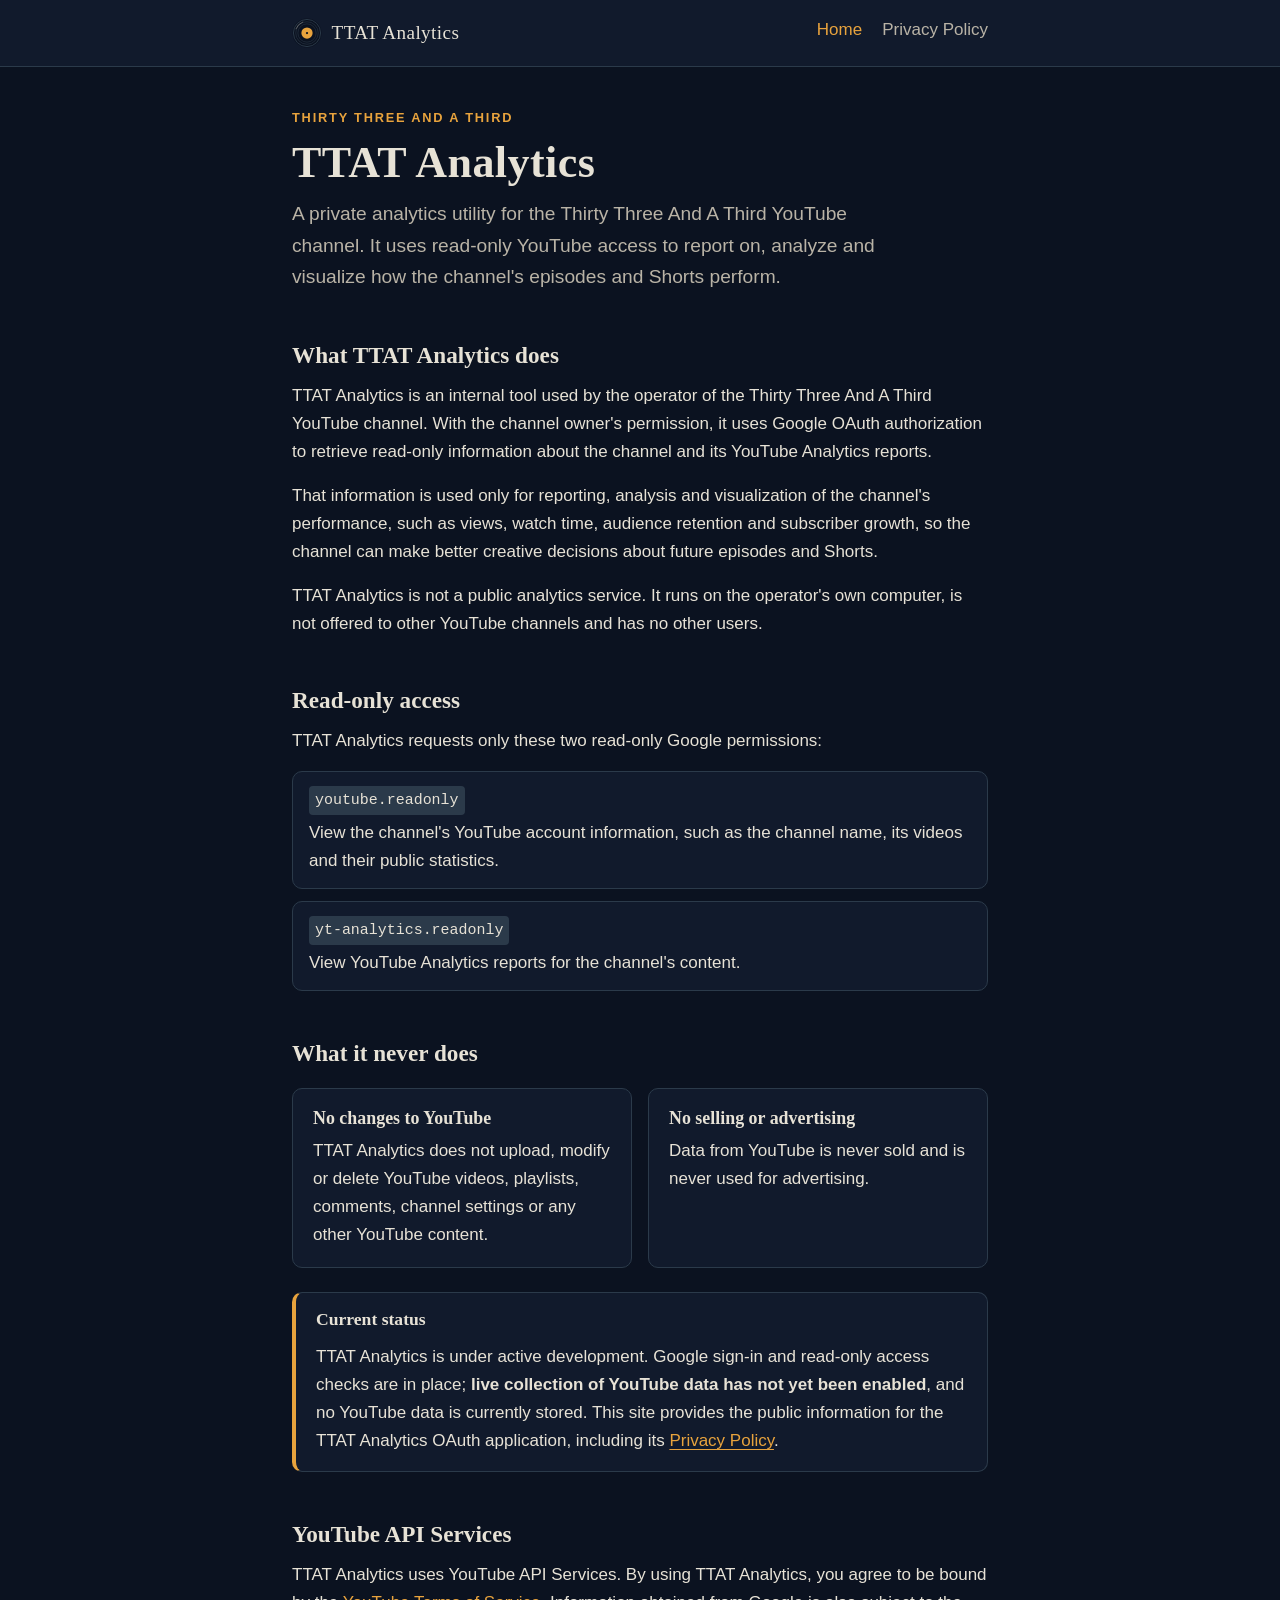
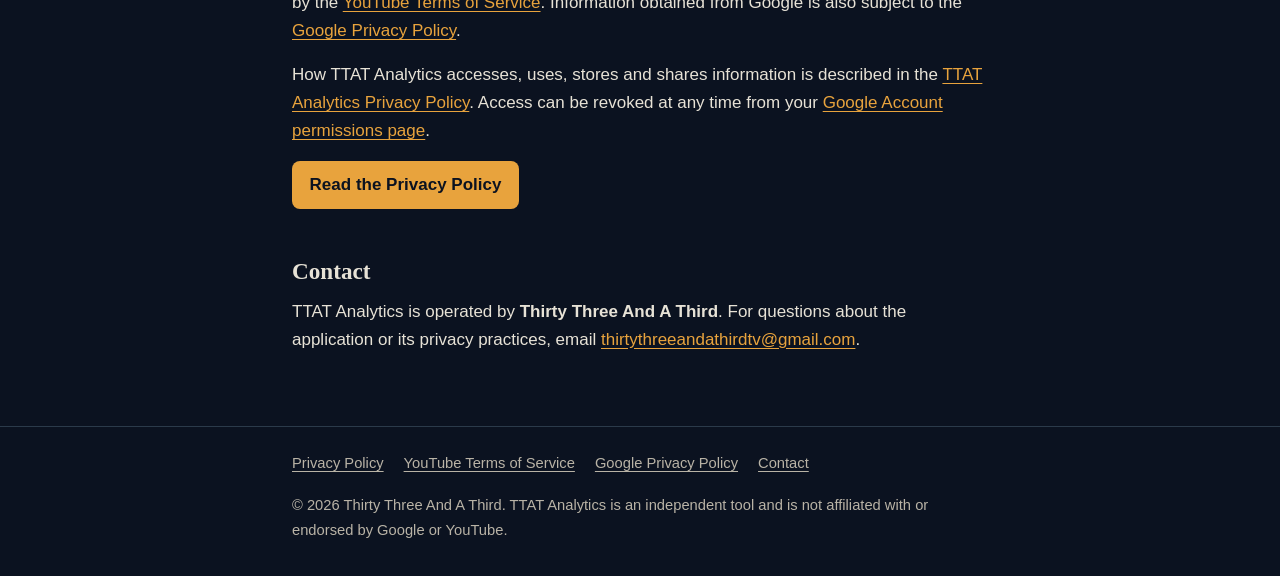
==== index.html @ 873cdf73 "Initial TTAT Analytics website" ====
<!doctype html>
<html lang="en">
<head>
  <meta charset="utf-8">
  <meta name="viewport" content="width=device-width, initial-scale=1">
  <meta http-equiv="Content-Security-Policy" content="default-src 'none'; style-src 'self'; img-src 'self'; base-uri 'none'; form-action 'none'">
  <meta name="referrer" content="no-referrer">
  <title>TTAT Analytics — Read-only analytics for Thirty Three And A Third</title>
  <meta name="description" content="TTAT Analytics is a private, read-only analytics utility for the Thirty Three And A Third YouTube channel.">
  <link rel="canonical" href="https://analytics.lyfeisacircus.com/">
  <link rel="icon" href="assets/favicon.svg" type="image/svg+xml">
  <link rel="stylesheet" href="assets/styles.css">
</head>
<body>
  <a class="skip-link" href="#main">Skip to main content</a>

  <header class="site-header">
    <div class="wrap">
      <a class="brand" href="index.html"><img src="assets/favicon.svg" alt="" width="30" height="30">TTAT Analytics</a>
      <nav class="site-nav" aria-label="Main">
        <ul>
          <li><a href="index.html" aria-current="page">Home</a></li>
          <li><a href="privacy/index.html">Privacy Policy</a></li>
        </ul>
      </nav>
    </div>
  </header>

  <main id="main">
    <div class="wrap">
      <p class="eyebrow">Thirty Three And A Third</p>
      <h1>TTAT Analytics</h1>
      <p class="lead">A private analytics utility for the Thirty Three And A Third YouTube channel. It uses read-only YouTube access to report on, analyze and visualize how the channel's episodes and Shorts perform.</p>

      <section aria-labelledby="what-heading">
        <h2 id="what-heading">What TTAT Analytics does</h2>
        <p>TTAT Analytics is an internal tool used by the operator of the Thirty Three And A Third YouTube channel. With the channel owner's permission, it uses Google OAuth authorization to retrieve read-only information about the channel and its YouTube Analytics reports.</p>
        <p>That information is used only for reporting, analysis and visualization of the channel's performance, such as views, watch time, audience retention and subscriber growth, so the channel can make better creative decisions about future episodes and Shorts.</p>
        <p>TTAT Analytics is not a public analytics service. It runs on the operator's own computer, is not offered to other YouTube channels and has no other users.</p>
      </section>

      <section aria-labelledby="access-heading">
        <h2 id="access-heading">Read-only access</h2>
        <p>TTAT Analytics requests only these two read-only Google permissions:</p>
        <ul class="scope-list">
          <li><code>youtube.readonly</code><br>View the channel's YouTube account information, such as the channel name, its videos and their public statistics.</li>
          <li><code>yt-analytics.readonly</code><br>View YouTube Analytics reports for the channel's content.</li>
        </ul>
      </section>

      <section aria-labelledby="never-heading">
        <h2 id="never-heading">What it never does</h2>
        <div class="cards">
          <div class="card">
            <h3>No changes to YouTube</h3>
            <p>TTAT Analytics does not upload, modify or delete YouTube videos, playlists, comments, channel settings or any other YouTube content.</p>
          </div>
          <div class="card">
            <h3>No selling or advertising</h3>
            <p>Data from YouTube is never sold and is never used for advertising.</p>
          </div>
        </div>
      </section>

      <section class="notice" aria-labelledby="status-heading">
        <h2 id="status-heading">Current status</h2>
        <p>TTAT Analytics is under active development. Google sign-in and read-only access checks are in place; <strong>live collection of YouTube data has not yet been enabled</strong>, and no YouTube data is currently stored. This site provides the public information for the TTAT Analytics OAuth application, including its <a href="privacy/index.html">Privacy Policy</a>.</p>
      </section>

      <section aria-labelledby="youtube-heading">
        <h2 id="youtube-heading">YouTube API Services</h2>
        <p>TTAT Analytics uses YouTube API Services. By using TTAT Analytics, you agree to be bound by the <a href="https://www.youtube.com/t/terms">YouTube Terms of Service</a>. Information obtained from Google is also subject to the <a href="https://www.google.com/policies/privacy">Google Privacy Policy</a>.</p>
        <p>How TTAT Analytics accesses, uses, stores and shares information is described in the <a href="privacy/index.html">TTAT Analytics Privacy Policy</a>. Access can be revoked at any time from your <a href="https://security.google.com/settings/security/permissions">Google Account permissions page</a>.</p>
        <p><a class="button" href="privacy/index.html">Read the Privacy Policy</a></p>
      </section>

      <section aria-labelledby="contact-heading">
        <h2 id="contact-heading">Contact</h2>
        <p>TTAT Analytics is operated by <strong>Thirty Three And A Third</strong>. For questions about the application or its privacy practices, email <a href="mailto:thirtythreeandathirdtv@gmail.com">thirtythreeandathirdtv@gmail.com</a>.</p>
      </section>
    </div>
  </main>

  <footer class="site-footer">
    <div class="wrap">
      <ul>
        <li><a href="privacy/index.html">Privacy Policy</a></li>
        <li><a href="https://www.youtube.com/t/terms">YouTube Terms of Service</a></li>
        <li><a href="https://www.google.com/policies/privacy">Google Privacy Policy</a></li>
        <li><a href="mailto:thirtythreeandathirdtv@gmail.com">Contact</a></li>
      </ul>
      <p>&copy; 2026 Thirty Three And A Third. TTAT Analytics is an independent tool and is not affiliated with or endorsed by Google or YouTube.</p>
    </div>
  </footer>
</body>
</html>
---- assets/styles.css ----
/* TTAT Analytics public site.
   Palette from the TTAT Brand Bible: Midnight Indigo, Slate Fog, Bone White, Ember Amber.
   System fonts only: no web fonts, no external requests. */

:root {
  --midnight: #0B1220;
  --midnight-raised: #111a2c;
  --slate: #2B3A4A;
  --bone: #E7E2D6;
  --bone-muted: #B9B3A6;
  --amber: #E8A33D;
  --amber-dim: #C97B2E;
  --radius: 10px;
  --measure: 46rem;
  --font-body: -apple-system, BlinkMacSystemFont, "Segoe UI", Roboto, "Helvetica Neue", Arial, sans-serif;
  --font-display: "Iowan Old Style", "Palatino Linotype", Palatino, Georgia, "Times New Roman", serif;
  --font-mono: ui-monospace, "SF Mono", Menlo, Consolas, monospace;
  color-scheme: dark;
}

*, *::before, *::after { box-sizing: border-box; }

html { -webkit-text-size-adjust: 100%; }

body {
  margin: 0;
  background: var(--midnight);
  color: var(--bone);
  font-family: var(--font-body);
  font-size: 1.0625rem;
  line-height: 1.65;
}

/* Accessibility */
.skip-link {
  position: absolute;
  left: 1rem;
  top: -3rem;
  padding: 0.5rem 0.9rem;
  background: var(--amber);
  color: var(--midnight);
  border-radius: 6px;
  font-weight: 600;
  z-index: 10;
}
.skip-link:focus { top: 1rem; }

:focus-visible {
  outline: 2px solid var(--amber);
  outline-offset: 3px;
  border-radius: 3px;
}

/* Layout */
.wrap {
  width: 100%;
  max-width: var(--measure);
  margin: 0 auto;
  padding: 0 1.25rem;
}

.site-header {
  border-bottom: 1px solid var(--slate);
  background: var(--midnight-raised);
}
.site-header .wrap {
  display: flex;
  flex-wrap: wrap;
  align-items: center;
  justify-content: space-between;
  gap: 0.75rem 1.5rem;
  padding-top: 1rem;
  padding-bottom: 1rem;
}

.brand {
  display: inline-flex;
  align-items: center;
  gap: 0.6rem;
  color: var(--bone);
  text-decoration: none;
  font-family: var(--font-display);
  font-size: 1.2rem;
  letter-spacing: 0.02em;
}
.brand img { width: 30px; height: 30px; }
.brand:hover { color: var(--amber); }

.site-nav ul {
  display: flex;
  gap: 1.25rem;
  margin: 0;
  padding: 0;
  list-style: none;
}
.site-nav a { color: var(--bone-muted); text-decoration: none; }
.site-nav a:hover, .site-nav a[aria-current="page"] { color: var(--amber); }

main { padding: 2.5rem 0 3.5rem; }

/* Typography */
h1, h2, h3 {
  font-family: var(--font-display);
  font-weight: 600;
  line-height: 1.25;
  color: var(--bone);
}
h1 { font-size: clamp(2rem, 5vw, 2.75rem); margin: 0 0 0.5rem; letter-spacing: 0.01em; }
h2 { font-size: 1.45rem; margin: 2.5rem 0 0.75rem; padding-top: 0.5rem; }
h3 { font-size: 1.12rem; margin: 1.6rem 0 0.5rem; }

p, ul, ol, dl { margin: 0 0 1rem; }
ul, ol { padding-left: 1.3rem; }
li { margin-bottom: 0.4rem; }
li::marker { color: var(--amber-dim); }

a { color: var(--amber); text-underline-offset: 0.18em; }
a:hover { color: var(--bone); }

code {
  font-family: var(--font-mono);
  font-size: 0.88em;
  background: var(--slate);
  color: var(--bone);
  padding: 0.12em 0.4em;
  border-radius: 4px;
  overflow-wrap: anywhere;
}

strong { color: var(--bone); }

.lead {
  font-size: 1.2rem;
  color: var(--bone-muted);
  max-width: 38rem;
  margin-bottom: 1.75rem;
}

.eyebrow {
  margin: 0 0 0.4rem;
  color: var(--amber);
  font-size: 0.8rem;
  font-weight: 600;
  letter-spacing: 0.14em;
  text-transform: uppercase;
}

.muted { color: var(--bone-muted); }

/* Components */
.notice {
  border: 1px solid var(--slate);
  border-left: 4px solid var(--amber);
  background: var(--midnight-raised);
  border-radius: var(--radius);
  padding: 1rem 1.25rem;
  margin: 1.5rem 0;
}
.notice h2, .notice h3 { margin-top: 0; padding-top: 0; font-size: 1.1rem; }
.notice p:last-child { margin-bottom: 0; }

.cards {
  display: grid;
  grid-template-columns: repeat(auto-fit, minmax(15rem, 1fr));
  gap: 1rem;
  margin: 1.25rem 0 0;
}
.card {
  border: 1px solid var(--slate);
  background: var(--midnight-raised);
  border-radius: var(--radius);
  padding: 1.1rem 1.25rem;
}
.card h3 { margin-top: 0; }
.card p:last-child, .card ul:last-child { margin-bottom: 0; }

.scope-list { list-style: none; padding: 0; }
.scope-list li {
  border: 1px solid var(--slate);
  border-radius: var(--radius);
  padding: 0.8rem 1rem;
  margin-bottom: 0.75rem;
  background: var(--midnight-raised);
}
.scope-list code { display: inline-block; margin-bottom: 0.3rem; }

.toc {
  border: 1px solid var(--slate);
  border-radius: var(--radius);
  padding: 1rem 1.25rem;
  background: var(--midnight-raised);
  margin: 1.5rem 0 0;
}
.toc h2 { margin: 0 0 0.5rem; padding: 0; font-size: 1rem; }
.toc ol { margin: 0; columns: 2 16rem; column-gap: 2rem; }
.toc li { break-inside: avoid; }

.effective {
  display: inline-block;
  color: var(--bone-muted);
  border: 1px solid var(--slate);
  border-radius: 999px;
  padding: 0.2rem 0.85rem;
  font-size: 0.92rem;
  margin: 0 0 1rem;
}

.button {
  display: inline-block;
  background: var(--amber);
  color: var(--midnight);
  font-weight: 600;
  text-decoration: none;
  padding: 0.6rem 1.1rem;
  border-radius: 8px;
}
.button:hover { background: var(--bone); color: var(--midnight); }

.site-footer {
  border-top: 1px solid var(--slate);
  color: var(--bone-muted);
  font-size: 0.92rem;
  padding: 1.5rem 0 2.25rem;
}
.site-footer ul {
  display: flex;
  flex-wrap: wrap;
  gap: 0.4rem 1.25rem;
  list-style: none;
  padding: 0;
  margin: 0 0 0.75rem;
}
.site-footer a { color: var(--bone-muted); }
.site-footer a:hover { color: var(--amber); }
.site-footer p { margin: 0; }

@media (max-width: 30rem) {
  body { font-size: 1rem; }
  main { padding-top: 1.75rem; }
  .site-nav ul { gap: 1rem; }
}

@media print {
  body { background: #fff; color: #000; }
  .site-header, .site-footer, .skip-link { display: none; }
  a { color: #000; }
  .notice, .card, .scope-list li, .toc { border-color: #999; background: none; }
}
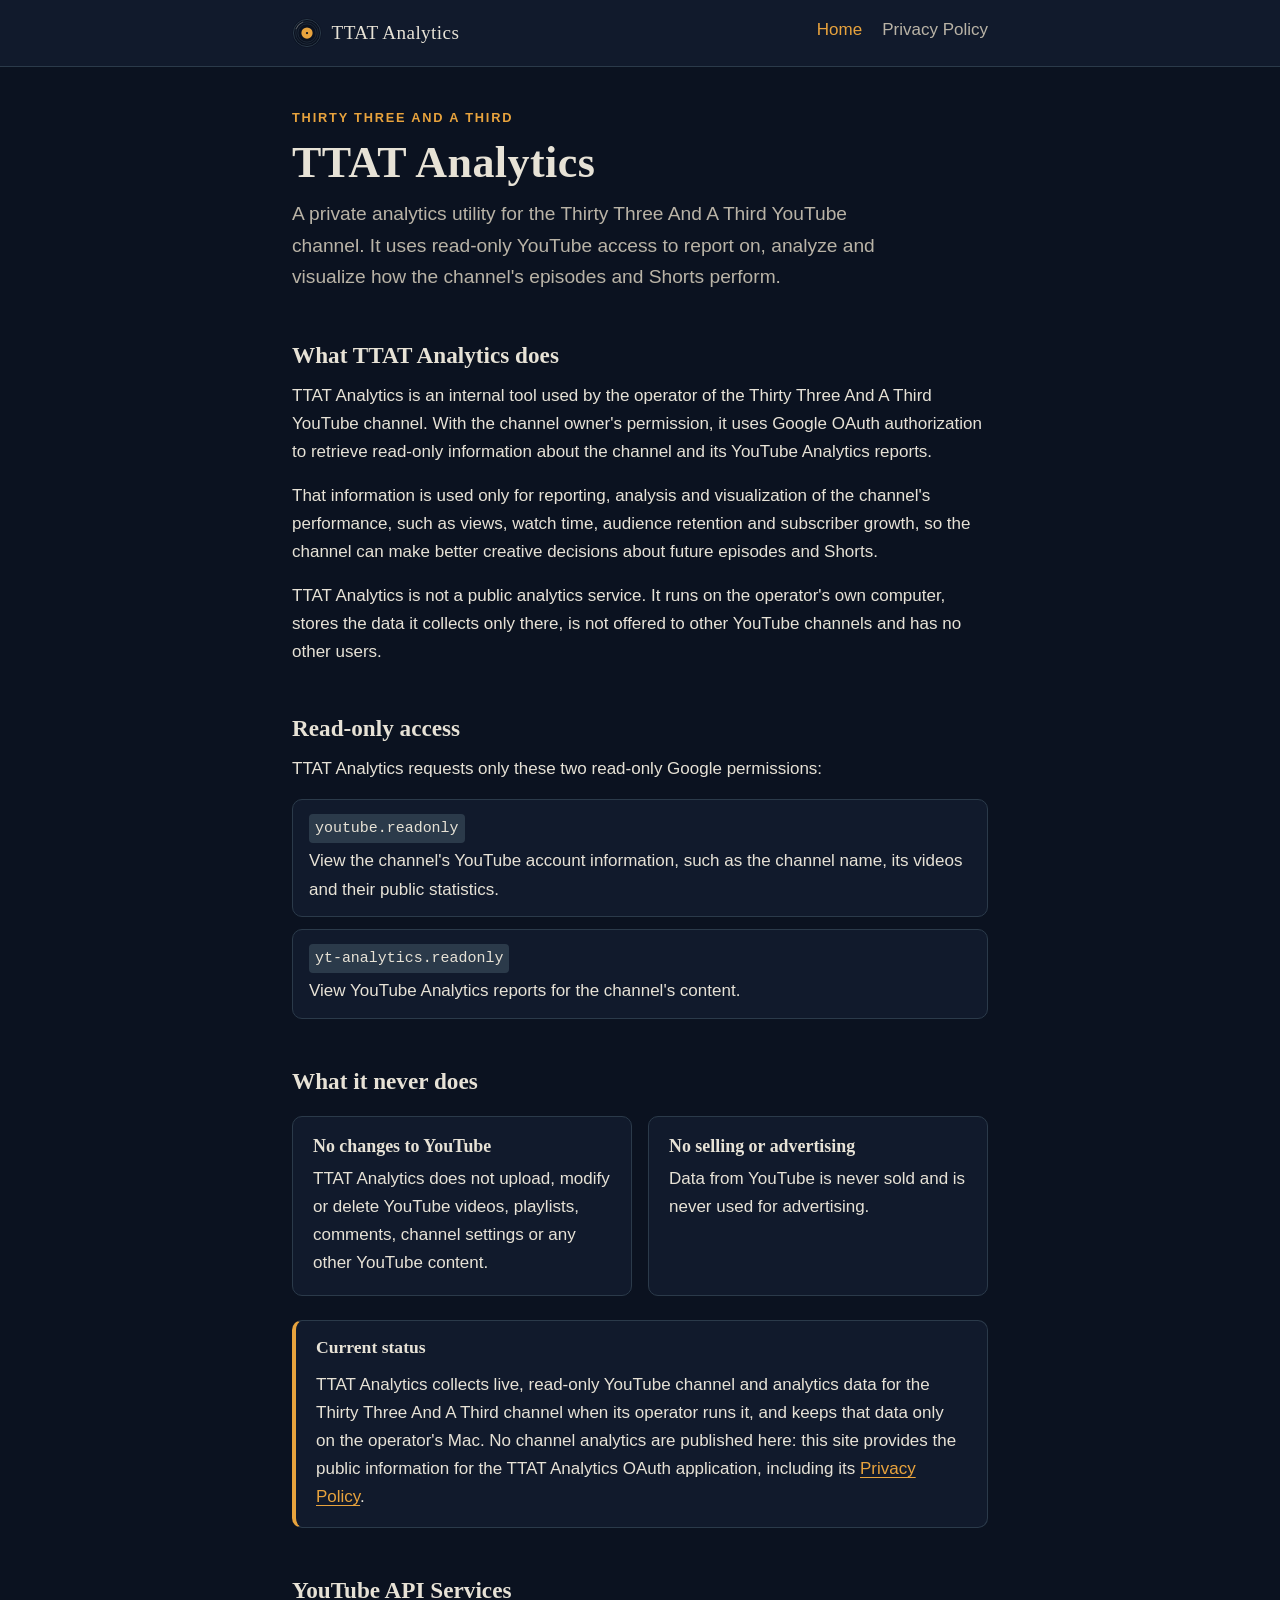
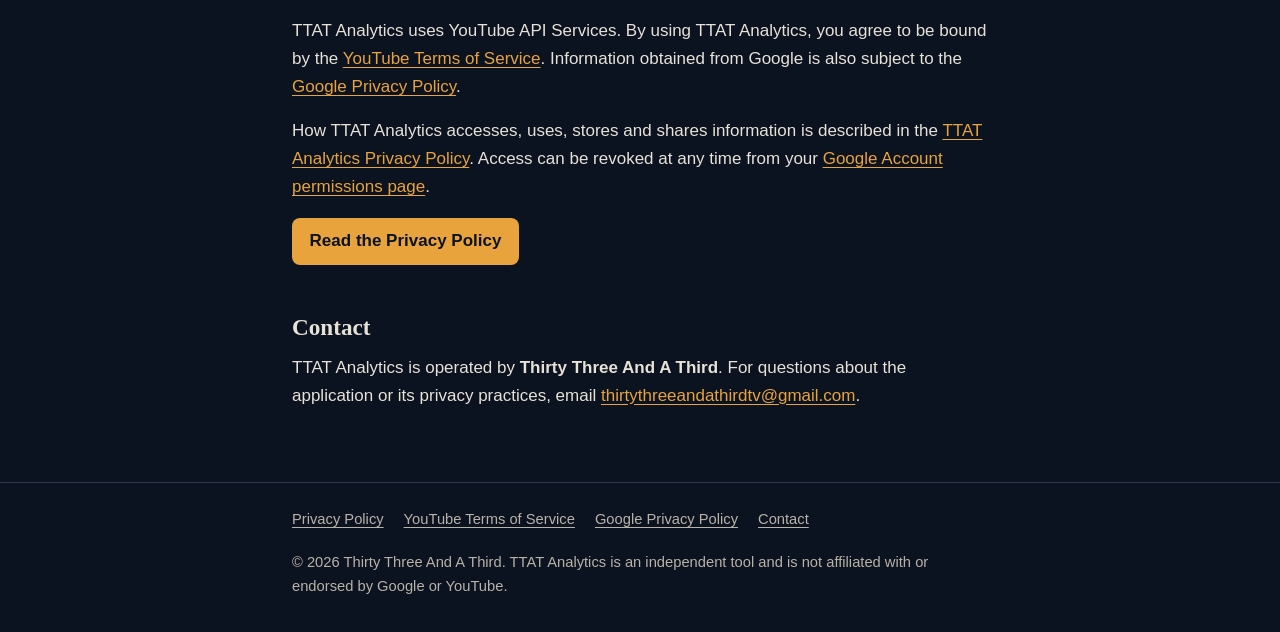
==== commit 5ae1394e: "Update site and privacy policy for live read-only collection Reflect the implemented TTAT Analytics " ====
--- a/index.html
+++ b/index.html
@@ -36,7 +36,7 @@
         <h2 id="what-heading">What TTAT Analytics does</h2>
         <p>TTAT Analytics is an internal tool used by the operator of the Thirty Three And A Third YouTube channel. With the channel owner's permission, it uses Google OAuth authorization to retrieve read-only information about the channel and its YouTube Analytics reports.</p>
         <p>That information is used only for reporting, analysis and visualization of the channel's performance, such as views, watch time, audience retention and subscriber growth, so the channel can make better creative decisions about future episodes and Shorts.</p>
-        <p>TTAT Analytics is not a public analytics service. It runs on the operator's own computer, is not offered to other YouTube channels and has no other users.</p>
+        <p>TTAT Analytics is not a public analytics service. It runs on the operator's own computer, stores the data it collects only there, is not offered to other YouTube channels and has no other users.</p>
       </section>
 
       <section aria-labelledby="access-heading">
@@ -64,7 +64,7 @@
 
       <section class="notice" aria-labelledby="status-heading">
         <h2 id="status-heading">Current status</h2>
-        <p>TTAT Analytics is under active development. Google sign-in and read-only access checks are in place; <strong>live collection of YouTube data has not yet been enabled</strong>, and no YouTube data is currently stored. This site provides the public information for the TTAT Analytics OAuth application, including its <a href="privacy/index.html">Privacy Policy</a>.</p>
+        <p>TTAT Analytics collects live, read-only YouTube channel and analytics data for the Thirty Three And A Third channel when its operator runs it, and keeps that data only on the operator's Mac. No channel analytics are published here: this site provides the public information for the TTAT Analytics OAuth application, including its <a href="privacy/index.html">Privacy Policy</a>.</p>
       </section>
 
       <section aria-labelledby="youtube-heading">
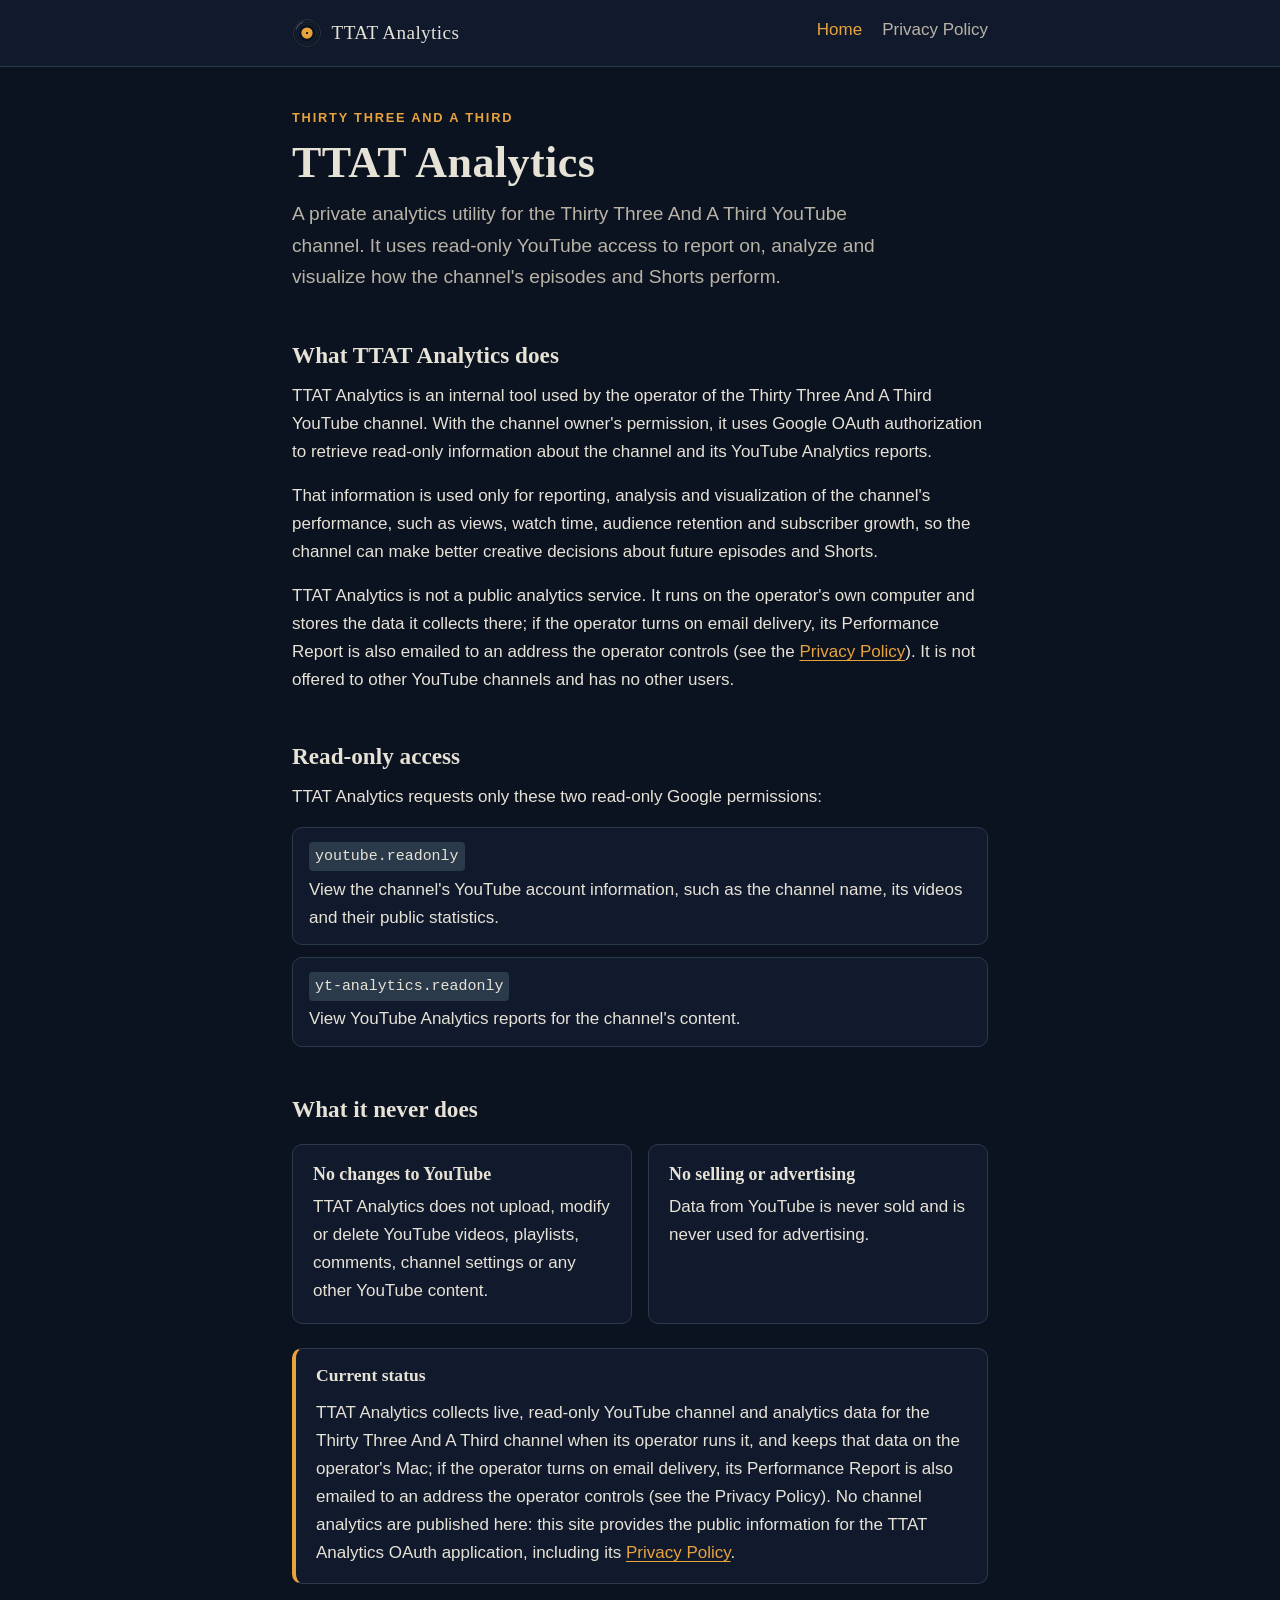
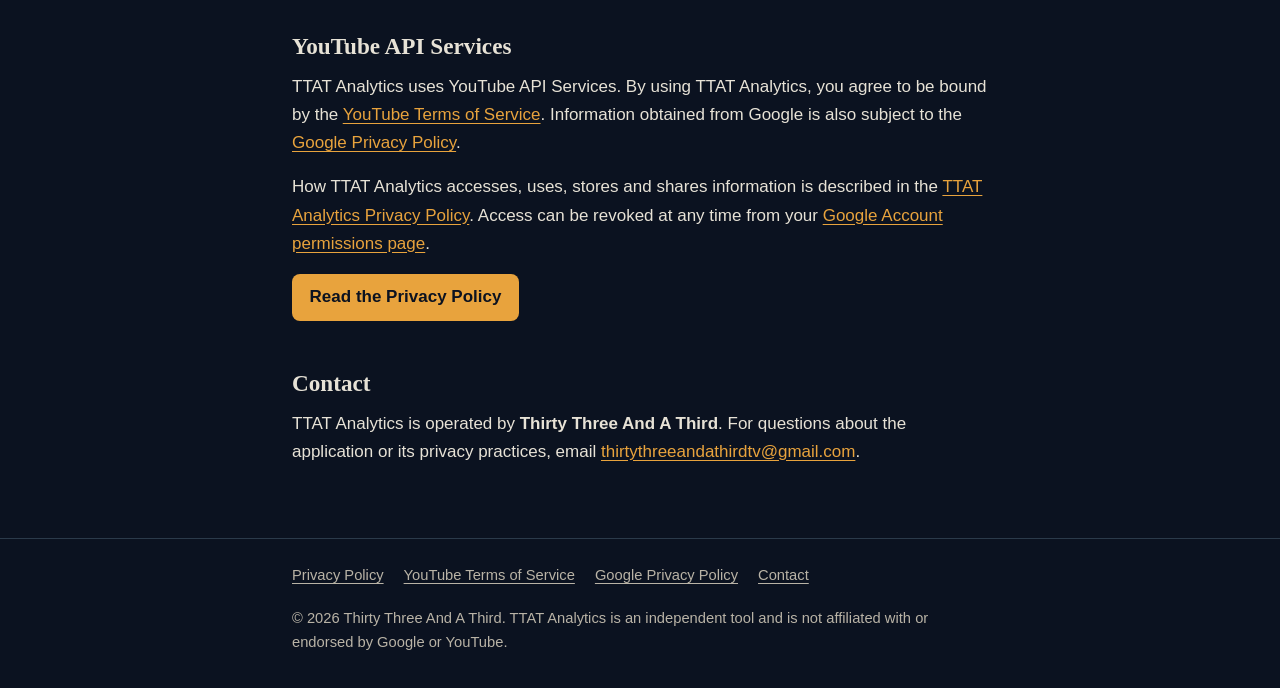
==== commit 226803ad: "Document optional analytics email delivery Disclose that TTAT Analytics can optionally email its Per" ====
--- a/index.html
+++ b/index.html
@@ -36,7 +36,7 @@
         <h2 id="what-heading">What TTAT Analytics does</h2>
         <p>TTAT Analytics is an internal tool used by the operator of the Thirty Three And A Third YouTube channel. With the channel owner's permission, it uses Google OAuth authorization to retrieve read-only information about the channel and its YouTube Analytics reports.</p>
         <p>That information is used only for reporting, analysis and visualization of the channel's performance, such as views, watch time, audience retention and subscriber growth, so the channel can make better creative decisions about future episodes and Shorts.</p>
-        <p>TTAT Analytics is not a public analytics service. It runs on the operator's own computer, stores the data it collects only there, is not offered to other YouTube channels and has no other users.</p>
+        <p>TTAT Analytics is not a public analytics service. It runs on the operator's own computer and stores the data it collects there; if the operator turns on email delivery, its Performance Report is also emailed to an address the operator controls (see the <a href="privacy/index.html">Privacy Policy</a>). It is not offered to other YouTube channels and has no other users.</p>
       </section>
 
       <section aria-labelledby="access-heading">
@@ -64,7 +64,7 @@
 
       <section class="notice" aria-labelledby="status-heading">
         <h2 id="status-heading">Current status</h2>
-        <p>TTAT Analytics collects live, read-only YouTube channel and analytics data for the Thirty Three And A Third channel when its operator runs it, and keeps that data only on the operator's Mac. No channel analytics are published here: this site provides the public information for the TTAT Analytics OAuth application, including its <a href="privacy/index.html">Privacy Policy</a>.</p>
+        <p>TTAT Analytics collects live, read-only YouTube channel and analytics data for the Thirty Three And A Third channel when its operator runs it, and keeps that data on the operator's Mac; if the operator turns on email delivery, its Performance Report is also emailed to an address the operator controls (see the Privacy Policy). No channel analytics are published here: this site provides the public information for the TTAT Analytics OAuth application, including its <a href="privacy/index.html">Privacy Policy</a>.</p>
       </section>
 
       <section aria-labelledby="youtube-heading">
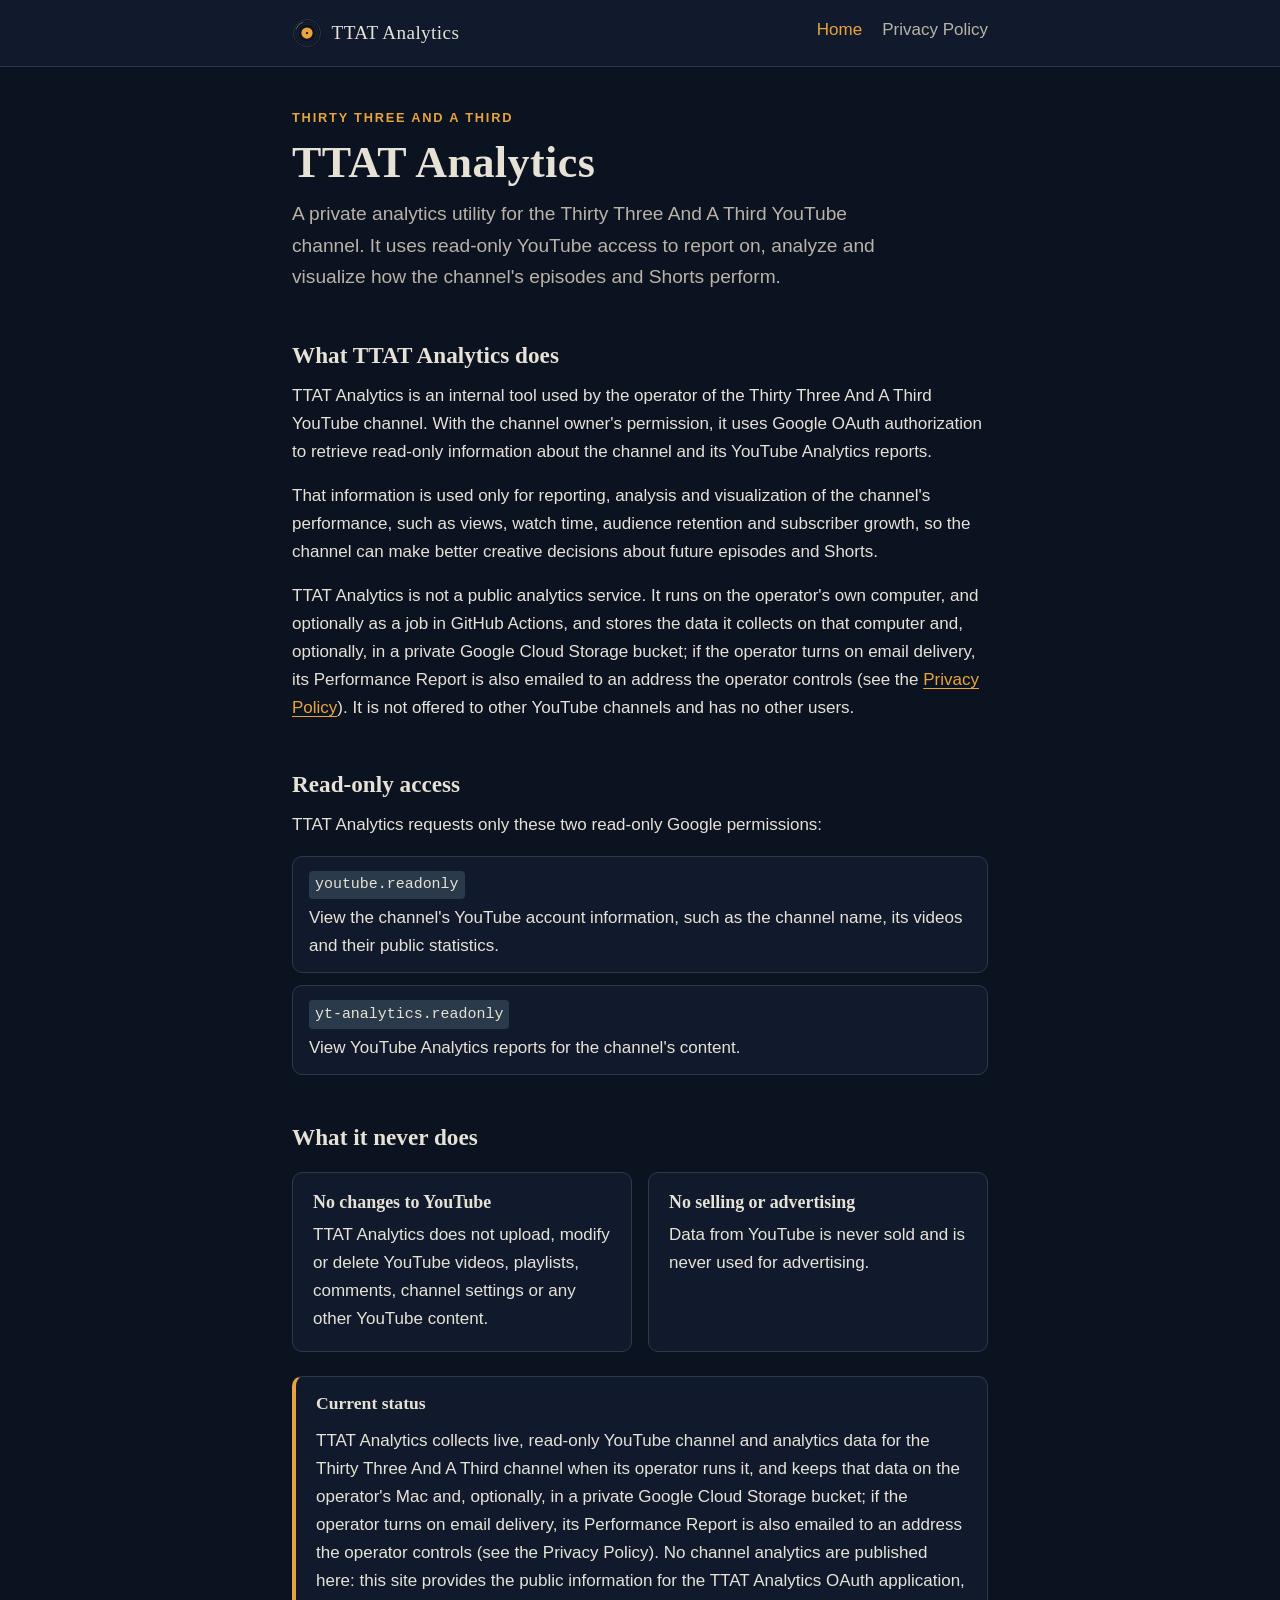
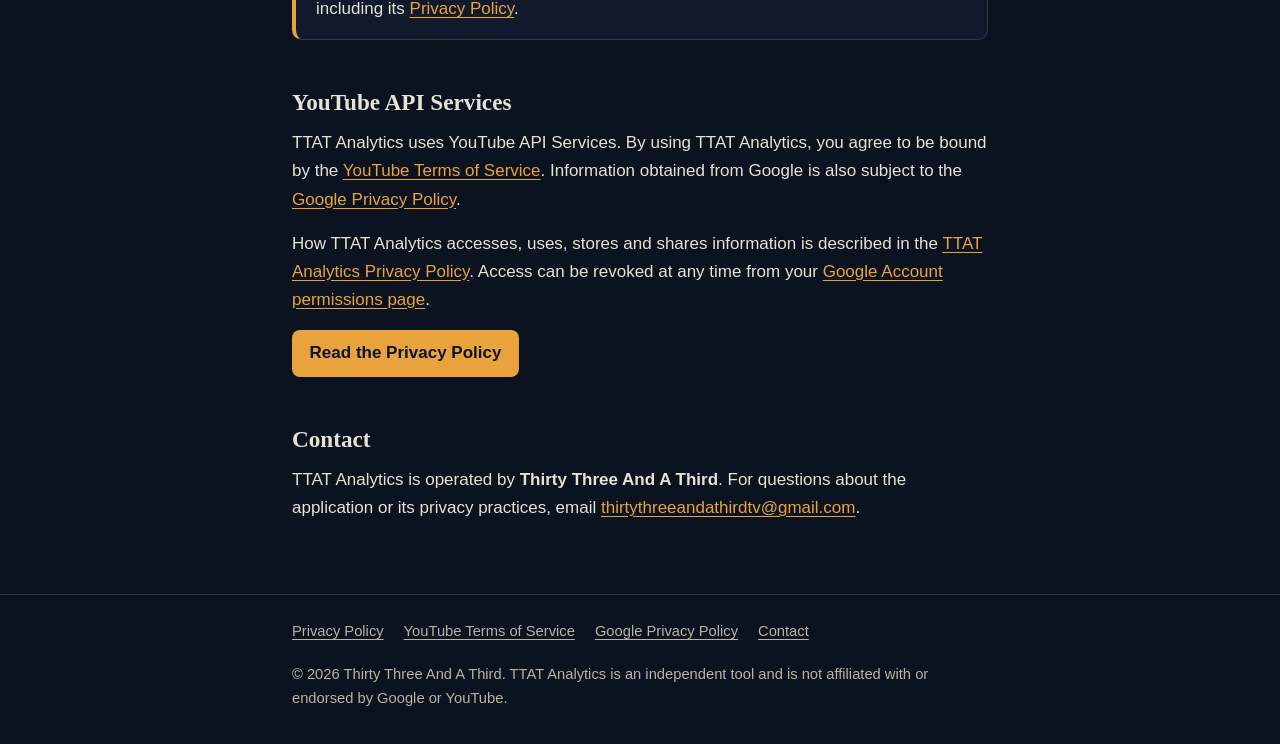
==== commit 8c9118c9: "Disclose private cloud storage and GitHub Actions processing Privacy policy: TTAT Analytics may keep" ====
--- a/index.html
+++ b/index.html
@@ -36,7 +36,7 @@
         <h2 id="what-heading">What TTAT Analytics does</h2>
         <p>TTAT Analytics is an internal tool used by the operator of the Thirty Three And A Third YouTube channel. With the channel owner's permission, it uses Google OAuth authorization to retrieve read-only information about the channel and its YouTube Analytics reports.</p>
         <p>That information is used only for reporting, analysis and visualization of the channel's performance, such as views, watch time, audience retention and subscriber growth, so the channel can make better creative decisions about future episodes and Shorts.</p>
-        <p>TTAT Analytics is not a public analytics service. It runs on the operator's own computer and stores the data it collects there; if the operator turns on email delivery, its Performance Report is also emailed to an address the operator controls (see the <a href="privacy/index.html">Privacy Policy</a>). It is not offered to other YouTube channels and has no other users.</p>
+        <p>TTAT Analytics is not a public analytics service. It runs on the operator's own computer, and optionally as a job in GitHub Actions, and stores the data it collects on that computer and, optionally, in a private Google Cloud Storage bucket; if the operator turns on email delivery, its Performance Report is also emailed to an address the operator controls (see the <a href="privacy/index.html">Privacy Policy</a>). It is not offered to other YouTube channels and has no other users.</p>
       </section>
 
       <section aria-labelledby="access-heading">
@@ -64,7 +64,7 @@
 
       <section class="notice" aria-labelledby="status-heading">
         <h2 id="status-heading">Current status</h2>
-        <p>TTAT Analytics collects live, read-only YouTube channel and analytics data for the Thirty Three And A Third channel when its operator runs it, and keeps that data on the operator's Mac; if the operator turns on email delivery, its Performance Report is also emailed to an address the operator controls (see the Privacy Policy). No channel analytics are published here: this site provides the public information for the TTAT Analytics OAuth application, including its <a href="privacy/index.html">Privacy Policy</a>.</p>
+        <p>TTAT Analytics collects live, read-only YouTube channel and analytics data for the Thirty Three And A Third channel when its operator runs it, and keeps that data on the operator's Mac and, optionally, in a private Google Cloud Storage bucket; if the operator turns on email delivery, its Performance Report is also emailed to an address the operator controls (see the Privacy Policy). No channel analytics are published here: this site provides the public information for the TTAT Analytics OAuth application, including its <a href="privacy/index.html">Privacy Policy</a>.</p>
       </section>
 
       <section aria-labelledby="youtube-heading">
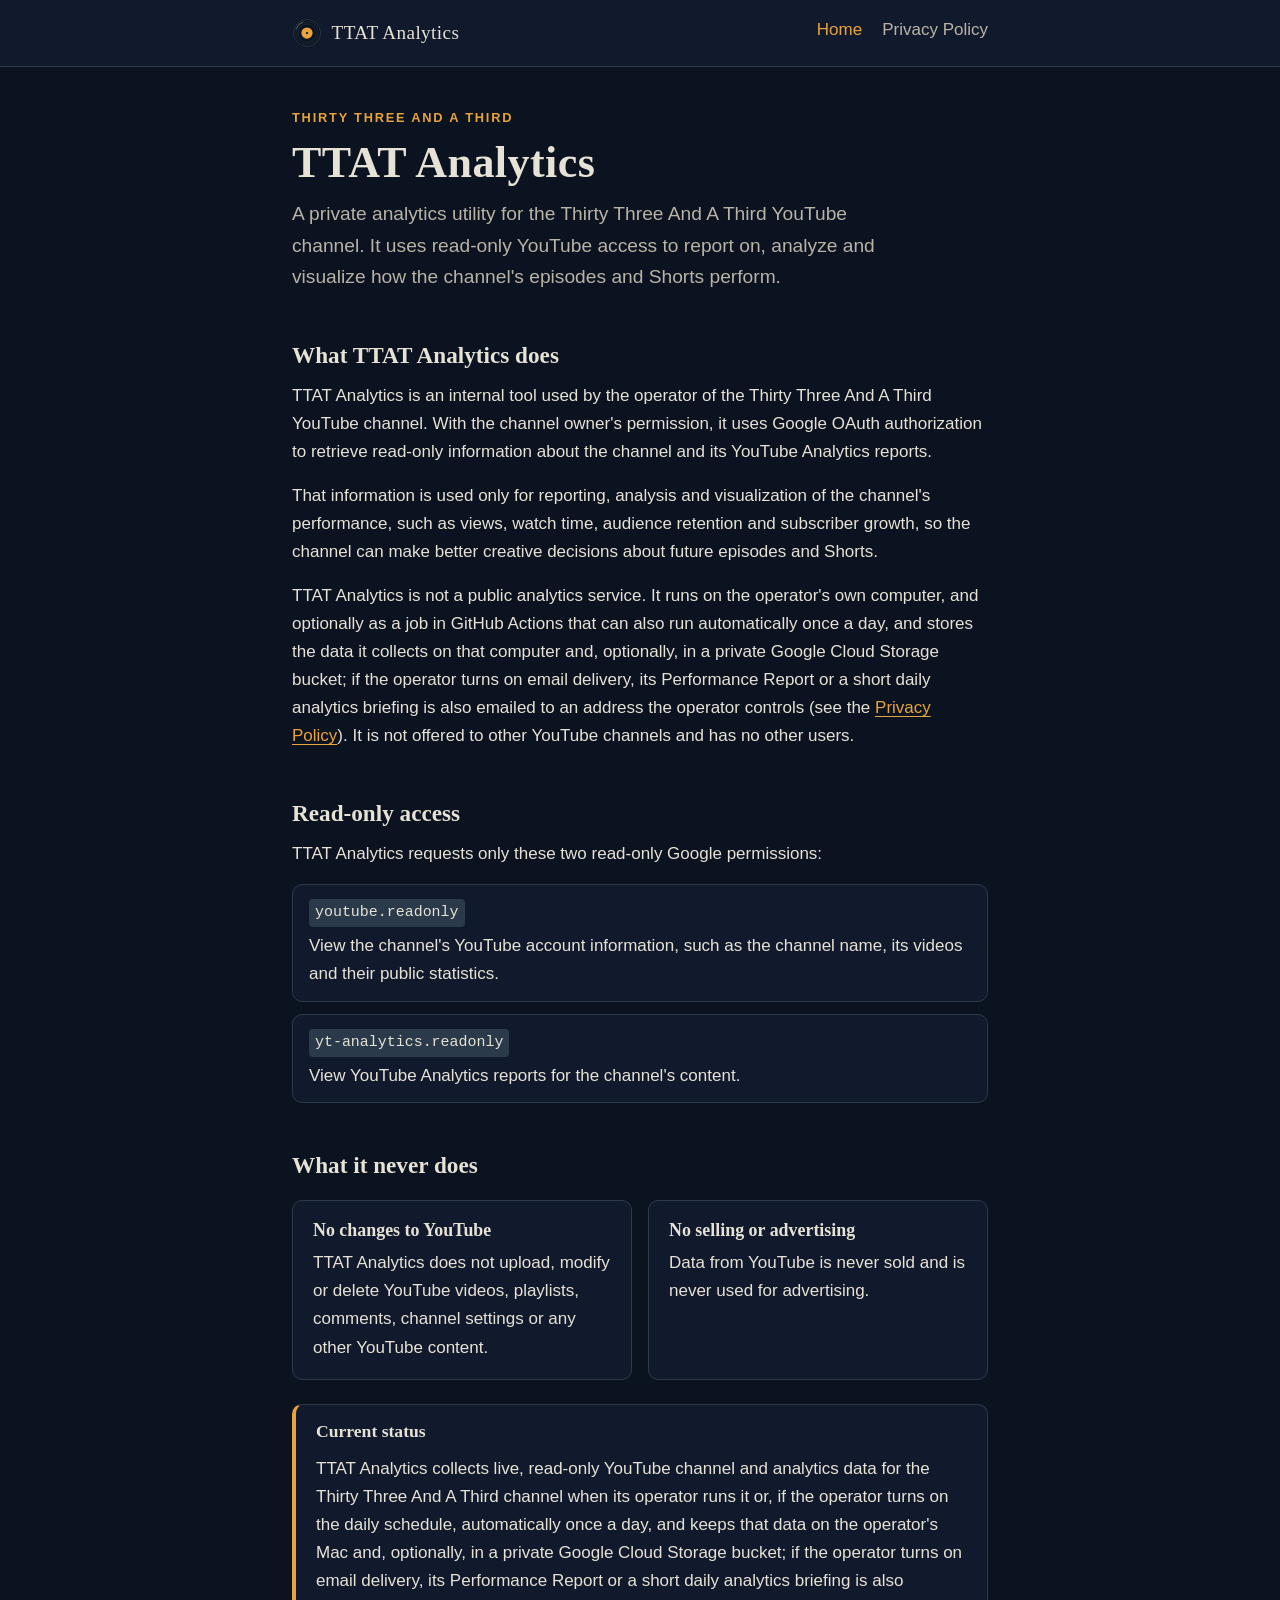
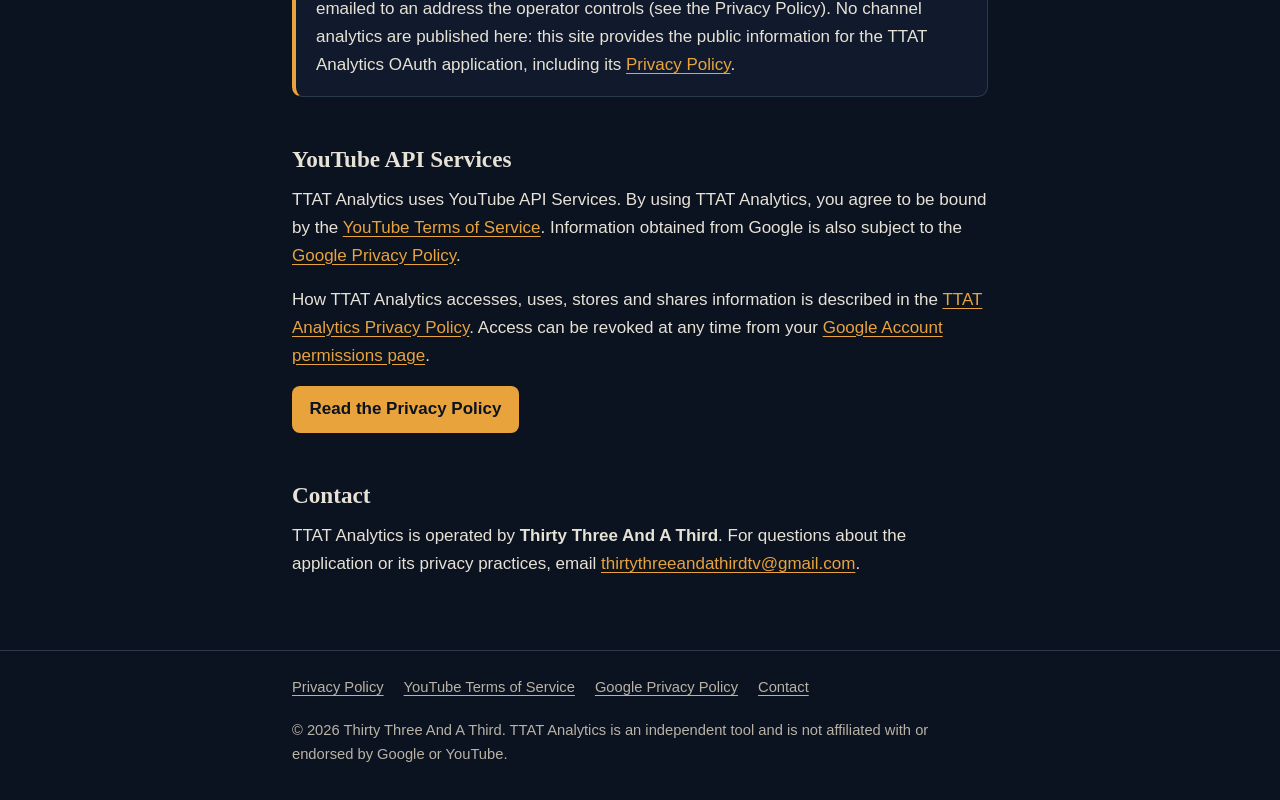
==== commit 320da5fa: "Disclose the scheduled cloud job, Secret Manager credentials and Resend email - Privacy policy (last" ====
--- a/index.html
+++ b/index.html
@@ -36,7 +36,7 @@
         <h2 id="what-heading">What TTAT Analytics does</h2>
         <p>TTAT Analytics is an internal tool used by the operator of the Thirty Three And A Third YouTube channel. With the channel owner's permission, it uses Google OAuth authorization to retrieve read-only information about the channel and its YouTube Analytics reports.</p>
         <p>That information is used only for reporting, analysis and visualization of the channel's performance, such as views, watch time, audience retention and subscriber growth, so the channel can make better creative decisions about future episodes and Shorts.</p>
-        <p>TTAT Analytics is not a public analytics service. It runs on the operator's own computer, and optionally as a job in GitHub Actions, and stores the data it collects on that computer and, optionally, in a private Google Cloud Storage bucket; if the operator turns on email delivery, its Performance Report is also emailed to an address the operator controls (see the <a href="privacy/index.html">Privacy Policy</a>). It is not offered to other YouTube channels and has no other users.</p>
+        <p>TTAT Analytics is not a public analytics service. It runs on the operator's own computer, and optionally as a job in GitHub Actions that can also run automatically once a day, and stores the data it collects on that computer and, optionally, in a private Google Cloud Storage bucket; if the operator turns on email delivery, its Performance Report or a short daily analytics briefing is also emailed to an address the operator controls (see the <a href="privacy/index.html">Privacy Policy</a>). It is not offered to other YouTube channels and has no other users.</p>
       </section>
 
       <section aria-labelledby="access-heading">
@@ -64,7 +64,7 @@
 
       <section class="notice" aria-labelledby="status-heading">
         <h2 id="status-heading">Current status</h2>
-        <p>TTAT Analytics collects live, read-only YouTube channel and analytics data for the Thirty Three And A Third channel when its operator runs it, and keeps that data on the operator's Mac and, optionally, in a private Google Cloud Storage bucket; if the operator turns on email delivery, its Performance Report is also emailed to an address the operator controls (see the Privacy Policy). No channel analytics are published here: this site provides the public information for the TTAT Analytics OAuth application, including its <a href="privacy/index.html">Privacy Policy</a>.</p>
+        <p>TTAT Analytics collects live, read-only YouTube channel and analytics data for the Thirty Three And A Third channel when its operator runs it or, if the operator turns on the daily schedule, automatically once a day, and keeps that data on the operator's Mac and, optionally, in a private Google Cloud Storage bucket; if the operator turns on email delivery, its Performance Report or a short daily analytics briefing is also emailed to an address the operator controls (see the Privacy Policy). No channel analytics are published here: this site provides the public information for the TTAT Analytics OAuth application, including its <a href="privacy/index.html">Privacy Policy</a>.</p>
       </section>
 
       <section aria-labelledby="youtube-heading">
